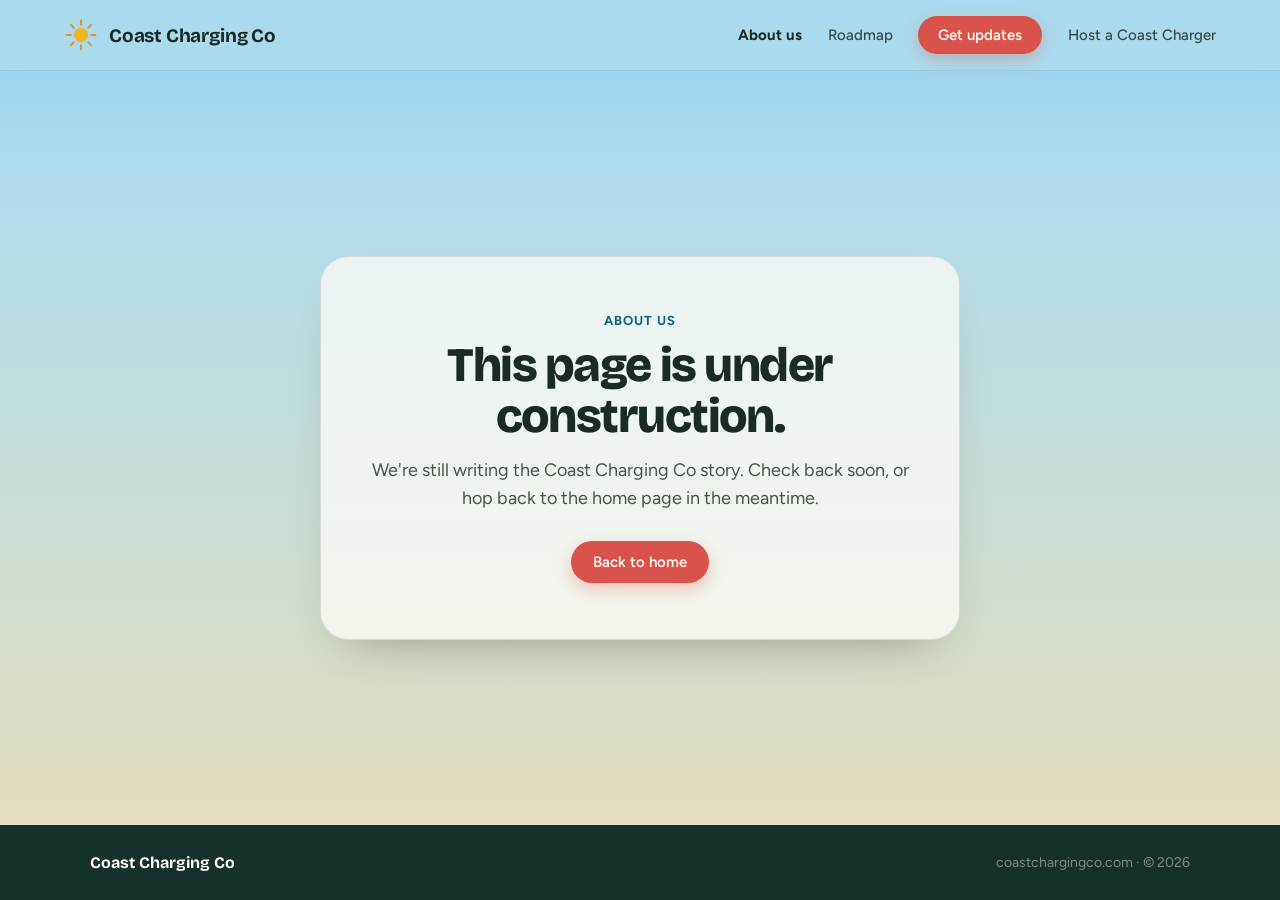
==== about.html @ 049158df "Update landing copy, reorder nav, and add About and Roadmap pages. Rewrite the hero and how-it-works" ====
<!DOCTYPE html>
<html lang="en">
<head>
  <title>About us · Coast Charging Co</title>
  <link rel="icon" type="image/png" href="/assets/red-umbrella.png">
  <meta charset="utf-8">
  <meta name="viewport" content="width=device-width, initial-scale=1">
  <link rel="preconnect" href="https://fonts.googleapis.com">
  <link rel="preconnect" href="https://fonts.gstatic.com" crossorigin>
  <link href="https://fonts.googleapis.com/css2?family=Bricolage+Grotesque:opsz,wght@12..96,400;12..96,700;12..96,800&family=Figtree:wght@400;500;600;700&display=swap" rel="stylesheet">
  <style>
    * { box-sizing: border-box; }
    html { scroll-behavior: smooth; }
    body { margin: 0; }
    ::selection { background: #F0B429; color: #1B2A22; }
    .site-nav { flex-wrap: wrap; }
    .site-nav-logo { min-width: 0; flex-shrink: 1; }
    .site-nav-logo-text { white-space: nowrap; }
    .site-nav-link.is-active { font-weight: 700 !important; color: #1B2A22 !important; }
    @media (max-width: 640px) {
      .site-nav {
        row-gap: 10px;
        padding-top: 12px !important;
        padding-bottom: 12px !important;
      }
      .site-nav-logo svg { width: 28px; height: 28px; }
      .site-nav-logo-text { font-size: 16px !important; }
      .site-nav-actions {
        flex: 1 1 100%;
        justify-content: flex-end;
        gap: 10px !important;
      }
      .site-nav-link,
      .site-nav-host { font-size: 13px !important; }
      .site-nav-cta {
        font-size: 13px !important;
        padding: 8px 14px !important;
        white-space: nowrap;
      }
    }
  </style>
</head>
<body>
  <div style="font-family: 'Figtree', system-ui, sans-serif; color: #1B2A22; min-height: 100vh; display: flex; flex-direction: column; background: linear-gradient(180deg, #8FCFE8 0%, #AEDDEE 18%, #EBDDBB 100%);">
    <nav class="site-nav" style="position: sticky; top: 0; z-index: 50; display: flex; align-items: center; justify-content: space-between; gap: 16px; padding: 16px clamp(20px, 5vw, 64px); background: rgba(174,221,238,0.82); backdrop-filter: blur(10px); border-bottom: 1px solid rgba(12,100,134,0.12);">
      <a class="site-nav-logo" href="/" style="display: flex; align-items: center; gap: 11px; text-decoration: none; color: #1B2A22;">
        <svg width="34" height="34" viewBox="0 0 40 40" fill="none" aria-hidden="true"><circle cx="20" cy="20" r="8.5" fill="#F0B429"></circle><g stroke="#E0913F" stroke-width="2.4" stroke-linecap="round"><line x1="20" y1="3" x2="20" y2="8"></line><line x1="20" y1="32" x2="20" y2="37"></line><line x1="3" y1="20" x2="8" y2="20"></line><line x1="32" y1="20" x2="37" y2="20"></line><line x1="8" y1="8" x2="11.5" y2="11.5"></line><line x1="28.5" y1="28.5" x2="32" y2="32"></line><line x1="8" y1="32" x2="11.5" y2="28.5"></line><line x1="28.5" y1="11.5" x2="32" y2="8"></line></g></svg>
        <span class="site-nav-logo-text" style="font-family: 'Bricolage Grotesque', sans-serif; font-weight: 700; font-size: 19px; letter-spacing: -0.01em;">Coast&nbsp;Charging&nbsp;Co</span>
      </a>
      <div class="site-nav-actions" style="display: flex; align-items: center; gap: clamp(14px, 2vw, 30px);">
        <a class="site-nav-link is-active" href="/about" style="text-decoration: none; color: #3A4740; font-weight: 500; font-size: 15px;">About us</a>
        <a class="site-nav-link" href="/roadmap" style="text-decoration: none; color: #3A4740; font-weight: 500; font-size: 15px;">Roadmap</a>
        <a class="site-nav-cta" href="/#signup" style="text-decoration: none; background: #D9534A; color: #FFF8EE; font-weight: 600; font-size: 15px; padding: 10px 20px; border-radius: 999px; box-shadow: 0 6px 16px rgba(217,83,74,0.3);">Get updates</a>
        <a class="site-nav-host" href="/#host" style="text-decoration: none; color: #3A4740; font-weight: 500; font-size: 15px;">Host a Coast Charger</a>
      </div>
    </nav>

    <main style="flex: 1; display: flex; align-items: center; justify-content: center; padding: clamp(48px, 8vw, 96px) clamp(20px, 5vw, 64px);">
      <div style="max-width: 640px; text-align: center; background: rgba(255,253,248,0.72); border: 1px solid rgba(27,42,34,0.12); border-radius: 28px; padding: clamp(36px, 5vw, 56px) clamp(24px, 4vw, 48px); box-shadow: 0 24px 48px -28px rgba(60,50,20,0.45);">
        <p style="margin: 0 0 12px; font-size: 13px; letter-spacing: 0.08em; text-transform: uppercase; color: #0C6486; font-weight: 700;">About us</p>
        <h1 style="font-family: 'Bricolage Grotesque', sans-serif; font-weight: 800; font-size: clamp(32px, 5vw, 48px); letter-spacing: -0.03em; line-height: 1.05; margin: 0 0 16px;">This page is under construction.</h1>
        <p style="margin: 0 0 28px; font-size: 18px; line-height: 1.55; color: #47554A;">We're still writing the Coast Charging Co story. Check back soon, or hop back to the home page in the meantime.</p>
        <a href="/" style="display: inline-block; text-decoration: none; background: #D9534A; color: #FFF8EE; font-weight: 600; font-size: 15px; padding: 12px 22px; border-radius: 999px; box-shadow: 0 6px 16px rgba(217,83,74,0.3);">Back to home</a>
      </div>
    </main>

    <footer style="background: #16302B; color: #CDD6CF; padding: 28px clamp(20px, 5vw, 64px);">
      <div style="max-width: 1100px; margin: 0 auto; display: flex; align-items: center; justify-content: space-between; flex-wrap: wrap; gap: 14px;">
        <span style="font-family: 'Bricolage Grotesque', sans-serif; font-weight: 700; color: #FFFDF8;">Coast Charging Co</span>
        <span style="color: #7E8B83; font-size: 14px;">coastchargingco.com · © 2026</span>
      </div>
    </footer>
  </div>
</body>
</html>
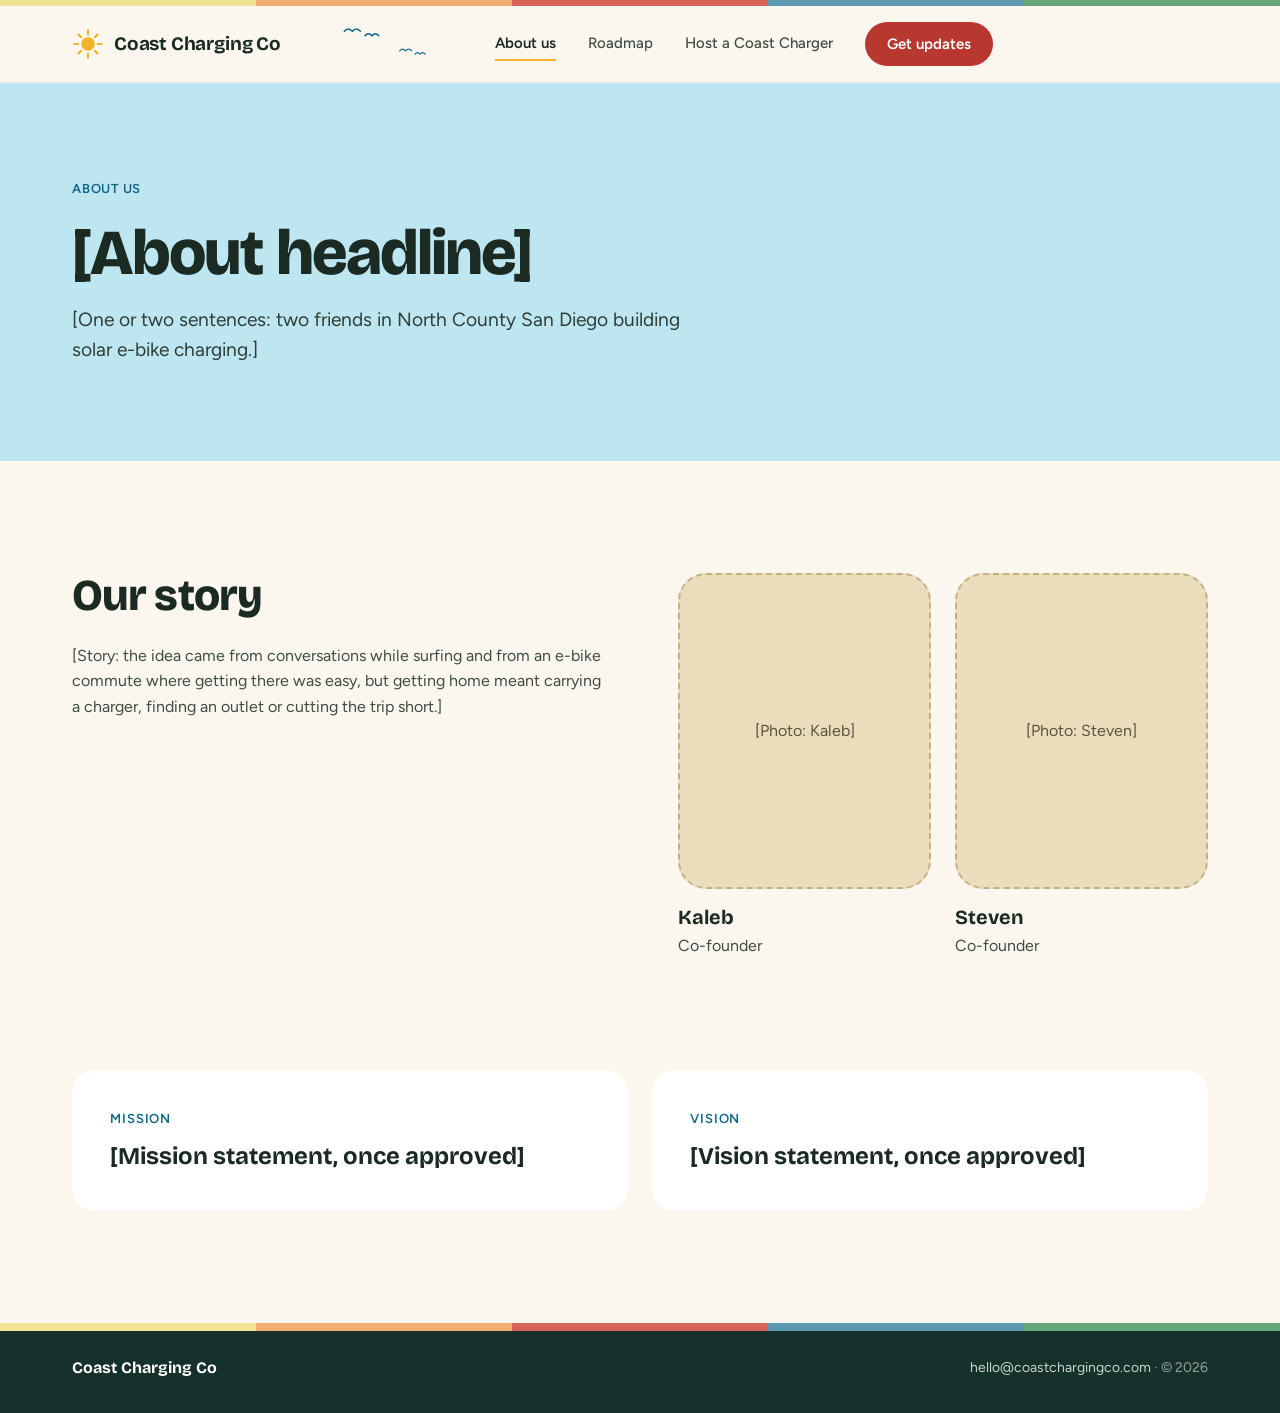
==== commit 40008e90: "Redesign home page as plain HTML/CSS with sunset accents - Replace the React runtime page with stati" ====
--- a/about.html
+++ b/about.html
@@ -1,75 +1,102 @@
 <!DOCTYPE html>
 <html lang="en">
 <head>
-  <title>About us · Coast Charging Co</title>
-  <link rel="icon" type="image/png" href="/assets/red-umbrella.png">
   <meta charset="utf-8">
   <meta name="viewport" content="width=device-width, initial-scale=1">
+  <title>About us · Coast Charging Co</title>
+  <meta name="description" content="About Coast Charging Co, two friends in North County San Diego building the Coast Charger.">
+  <link rel="canonical" href="https://coastchargingco.com/about">
+  <meta property="og:title" content="About us · Coast Charging Co">
+  <meta property="og:image" content="https://coastchargingco.com/assets/media/hero.jpg">
+  <meta name="theme-color" content="#BEE6F1">
+  <link rel="icon" type="image/png" href="/assets/red-umbrella.png">
   <link rel="preconnect" href="https://fonts.googleapis.com">
   <link rel="preconnect" href="https://fonts.gstatic.com" crossorigin>
-  <link href="https://fonts.googleapis.com/css2?family=Bricolage+Grotesque:opsz,wght@12..96,400;12..96,700;12..96,800&family=Figtree:wght@400;500;600;700&display=swap" rel="stylesheet">
-  <style>
-    * { box-sizing: border-box; }
-    html { scroll-behavior: smooth; }
-    body { margin: 0; }
-    ::selection { background: #F0B429; color: #1B2A22; }
-    .site-nav { flex-wrap: wrap; }
-    .site-nav-logo { min-width: 0; flex-shrink: 1; }
-    .site-nav-logo-text { white-space: nowrap; }
-    .site-nav-link.is-active { font-weight: 700 !important; color: #1B2A22 !important; }
-    @media (max-width: 640px) {
-      .site-nav {
-        row-gap: 10px;
-        padding-top: 12px !important;
-        padding-bottom: 12px !important;
-      }
-      .site-nav-logo svg { width: 28px; height: 28px; }
-      .site-nav-logo-text { font-size: 16px !important; }
-      .site-nav-actions {
-        flex: 1 1 100%;
-        justify-content: flex-end;
-        gap: 10px !important;
-      }
-      .site-nav-link,
-      .site-nav-host { font-size: 13px !important; }
-      .site-nav-cta {
-        font-size: 13px !important;
-        padding: 8px 14px !important;
-        white-space: nowrap;
-      }
-    }
-  </style>
+  <link href="https://fonts.googleapis.com/css2?family=Bricolage+Grotesque:opsz,wght@12..96,700;12..96,800&family=Figtree:wght@400;500;600&display=swap" rel="stylesheet">
+  <link rel="stylesheet" href="/assets/css/site.css">
+  <script>window.va = window.va || function () { (window.vaq = window.vaq || []).push(arguments); };</script>
+  <script defer src="/_vercel/insights/script.js"></script>
 </head>
 <body>
-  <div style="font-family: 'Figtree', system-ui, sans-serif; color: #1B2A22; min-height: 100vh; display: flex; flex-direction: column; background: linear-gradient(180deg, #8FCFE8 0%, #AEDDEE 18%, #EBDDBB 100%);">
-    <nav class="site-nav" style="position: sticky; top: 0; z-index: 50; display: flex; align-items: center; justify-content: space-between; gap: 16px; padding: 16px clamp(20px, 5vw, 64px); background: rgba(174,221,238,0.82); backdrop-filter: blur(10px); border-bottom: 1px solid rgba(12,100,134,0.12);">
-      <a class="site-nav-logo" href="/" style="display: flex; align-items: center; gap: 11px; text-decoration: none; color: #1B2A22;">
-        <svg width="34" height="34" viewBox="0 0 40 40" fill="none" aria-hidden="true"><circle cx="20" cy="20" r="8.5" fill="#F0B429"></circle><g stroke="#E0913F" stroke-width="2.4" stroke-linecap="round"><line x1="20" y1="3" x2="20" y2="8"></line><line x1="20" y1="32" x2="20" y2="37"></line><line x1="3" y1="20" x2="8" y2="20"></line><line x1="32" y1="20" x2="37" y2="20"></line><line x1="8" y1="8" x2="11.5" y2="11.5"></line><line x1="28.5" y1="28.5" x2="32" y2="32"></line><line x1="8" y1="32" x2="11.5" y2="28.5"></line><line x1="28.5" y1="11.5" x2="32" y2="8"></line></g></svg>
-        <span class="site-nav-logo-text" style="font-family: 'Bricolage Grotesque', sans-serif; font-weight: 700; font-size: 19px; letter-spacing: -0.01em;">Coast&nbsp;Charging&nbsp;Co</span>
-      </a>
-      <div class="site-nav-actions" style="display: flex; align-items: center; gap: clamp(14px, 2vw, 30px);">
-        <a class="site-nav-link is-active" href="/about" style="text-decoration: none; color: #3A4740; font-weight: 500; font-size: 15px;">About us</a>
-        <a class="site-nav-link" href="/roadmap" style="text-decoration: none; color: #3A4740; font-weight: 500; font-size: 15px;">Roadmap</a>
-        <a class="site-nav-cta" href="/#signup" style="text-decoration: none; background: #D9534A; color: #FFF8EE; font-weight: 600; font-size: 15px; padding: 10px 20px; border-radius: 999px; box-shadow: 0 6px 16px rgba(217,83,74,0.3);">Get updates</a>
-        <a class="site-nav-host" href="/#host" style="text-decoration: none; color: #3A4740; font-weight: 500; font-size: 15px;">Host a Coast Charger</a>
+<div class="sunset-stripe" aria-hidden="true"></div>
+
+<nav class="site-nav" aria-label="Main">
+  <div class="nav-birds" aria-hidden="true">
+    <svg class="nav-bird nav-bird--a" viewBox="0 0 80 34" fill="none" stroke="#0C6486" stroke-width="2.6" stroke-linecap="round"><path d="M4 16 Q11 8 18 16 Q25 8 32 16"/><path d="M40 24 Q46 17 52 24 Q58 17 64 24"/></svg>
+    <svg class="nav-bird nav-bird--b" viewBox="0 0 80 34" fill="none" stroke="#0C6486" stroke-width="2.8" stroke-linecap="round"><path d="M4 16 Q11 8 18 16 Q25 8 32 16"/><path d="M40 24 Q46 17 52 24 Q58 17 64 24"/></svg>
+  </div>
+  <div class="container site-nav__bar">
+    <a class="logo" href="/" aria-label="Coast Charging Co home">
+      <svg viewBox="0 0 40 40" fill="none" aria-hidden="true"><circle cx="20" cy="20" r="8.5" fill="#F0B429"/><g stroke="#F0B429" stroke-width="2.6" stroke-linecap="round"><path d="M20 3v5M20 32v5M3 20h5M32 20h5M8 8l3.5 3.5M28.5 28.5L32 32M8 32l3.5-3.5M28.5 11.5L32 8"/></g></svg>
+      <span class="logo__text">Coast Charging Co</span>
+    </a>
+    <div class="site-nav__links" id="site-menu">
+      <a class="site-nav__link" href="/about" aria-current="page">About us</a>
+      <a class="site-nav__link" href="/roadmap">Roadmap</a>
+      <a class="site-nav__link" href="/#host">Host a Coast Charger</a>
+      <a class="btn btn--primary" href="/#signup">Get updates</a>
+    </div>
+    <div class="site-nav__end">
+      <a class="btn btn--primary site-nav__cta--mobile" href="/#signup">Get updates</a>
+      <button class="site-nav__toggle" type="button" aria-expanded="false" aria-controls="site-menu" aria-label="Menu">
+        <svg class="icon-open" width="18" height="18" viewBox="0 0 18 18" fill="none" aria-hidden="true"><path d="M3 5h12M3 9h12M3 13h12" stroke="currentColor" stroke-width="1.8" stroke-linecap="round"/></svg>
+        <svg class="icon-close" width="18" height="18" viewBox="0 0 18 18" fill="none" aria-hidden="true"><path d="M4.5 4.5l9 9M13.5 4.5l-9 9" stroke="currentColor" stroke-width="1.8" stroke-linecap="round"/></svg>
+      </button>
+    </div>
+  </div>
+</nav>
+
+<main>
+  <!-- FOUNDER REVIEW: all text in [brackets] is placeholder. Replace before linking this page from the nav. -->
+  <header class="page-head">
+    <div class="container">
+      <p class="overline">About us</p>
+      <h1 class="display">[About headline]</h1>
+      <p class="lead">[One or two sentences: two friends in North County San Diego building solar e-bike charging.]</p>
+    </div>
+  </header>
+
+  <section class="section">
+    <div class="container split" style="align-items: start;">
+      <div class="stack">
+        <h2 class="h2">Our story</h2>
+        <p class="muted">[Story: the idea came from conversations while surfing and from an e-bike commute where getting there was easy, but getting home meant carrying a charger, finding an outlet or cutting the trip short.]</p>
       </div>
-    </nav>
+      <div class="grid-2">
+        <figure class="person">
+          <div class="placeholder">[Photo: Kaleb]</div>
+          <figcaption><strong>Kaleb</strong><span class="muted">Co-founder</span></figcaption>
+        </figure>
+        <figure class="person">
+          <div class="placeholder">[Photo: Steven]</div>
+          <figcaption><strong>Steven</strong><span class="muted">Co-founder</span></figcaption>
+        </figure>
+      </div>
+    </div>
+  </section>
 
-    <main style="flex: 1; display: flex; align-items: center; justify-content: center; padding: clamp(48px, 8vw, 96px) clamp(20px, 5vw, 64px);">
-      <div style="max-width: 640px; text-align: center; background: rgba(255,253,248,0.72); border: 1px solid rgba(27,42,34,0.12); border-radius: 28px; padding: clamp(36px, 5vw, 56px) clamp(24px, 4vw, 48px); box-shadow: 0 24px 48px -28px rgba(60,50,20,0.45);">
-        <p style="margin: 0 0 12px; font-size: 13px; letter-spacing: 0.08em; text-transform: uppercase; color: #0C6486; font-weight: 700;">About us</p>
-        <h1 style="font-family: 'Bricolage Grotesque', sans-serif; font-weight: 800; font-size: clamp(32px, 5vw, 48px); letter-spacing: -0.03em; line-height: 1.05; margin: 0 0 16px;">This page is under construction.</h1>
-        <p style="margin: 0 0 28px; font-size: 18px; line-height: 1.55; color: #47554A;">We're still writing the Coast Charging Co story. Check back soon, or hop back to the home page in the meantime.</p>
-        <a href="/" style="display: inline-block; text-decoration: none; background: #D9534A; color: #FFF8EE; font-weight: 600; font-size: 15px; padding: 12px 22px; border-radius: 999px; box-shadow: 0 6px 16px rgba(217,83,74,0.3);">Back to home</a>
+  <section class="section section--flush-top">
+    <div class="container grid-2">
+      <div class="card">
+        <p class="overline">Mission</p>
+        <p class="card__quote">[Mission statement, once approved]</p>
       </div>
-    </main>
+      <div class="card">
+        <p class="overline">Vision</p>
+        <p class="card__quote">[Vision statement, once approved]</p>
+      </div>
+    </div>
+  </section>
+</main>
 
-    <footer style="background: #16302B; color: #CDD6CF; padding: 28px clamp(20px, 5vw, 64px);">
-      <div style="max-width: 1100px; margin: 0 auto; display: flex; align-items: center; justify-content: space-between; flex-wrap: wrap; gap: 14px;">
-        <span style="font-family: 'Bricolage Grotesque', sans-serif; font-weight: 700; color: #FFFDF8;">Coast Charging Co</span>
-        <span style="color: #7E8B83; font-size: 14px;">coastchargingco.com · © 2026</span>
-      </div>
-    </footer>
+<footer class="site-footer site-footer--compact">
+  <div class="sunset-stripe sunset-stripe--footer" aria-hidden="true"></div>
+  <div class="container site-footer__bottom" style="padding-top: 0;">
+    <strong>Coast Charging Co</strong>
+    <span><a href="mailto:hello@coastchargingco.com">hello@coastchargingco.com</a> · © 2026</span>
   </div>
+</footer>
+
+<script src="/assets/js/site.js" defer></script>
 </body>
 </html>
--- a/assets/css/site.css
+++ b/assets/css/site.css
@@ -0,0 +1,373 @@
+/* Coast Charging Co · site styles
+   One stylesheet for every page. Change a token here and it changes everywhere. */
+
+:root {
+  /* Palette (8 core colors + 2 functional tints) */
+  --paper: #FBF7EE;        /* page background, a tint of Sand */
+  --sand: #EBDDBB;         /* host band, placeholders */
+  --sky: #BEE6F1;          /* hero band, icon tiles */
+  --teal: #0C6486;         /* links, icons, accents (6.6:1 on white) */
+  --kelp: #16302B;         /* footer, dark surfaces */
+  --ink: #1B2A22;          /* headings and body */
+  --ink-muted: #3E4C44;    /* secondary body text */
+  --coral: #D9534A;        /* illustration only (fails contrast as text/button) */
+  --coral-deep: #B8382F;   /* primary buttons (5.8:1 with white) */
+  --sun: #F0B429;          /* logo and hero sun only */
+  --line: rgba(27, 42, 34, 0.12);
+  --field-border: #CFC3A6;
+
+  /* Type */
+  --font-display: 'Bricolage Grotesque', system-ui, sans-serif;
+  --font-body: 'Figtree', system-ui, -apple-system, 'Segoe UI', sans-serif;
+  --fs-display: clamp(40px, 5.2vw, 64px);
+  --fs-h2: clamp(32px, 3.6vw, 44px);
+  --fs-h3: clamp(19px, 1.6vw, 22px);
+  --fs-lead: clamp(17px, 1.5vw, 20px);
+  --fs-body: clamp(16px, 1.2vw, 17px);
+  --fs-small: 15px;
+  --fs-overline: 13px;
+
+  /* Space (8 px base) */
+  --s-1: 8px;  --s-2: 16px; --s-3: 24px; --s-4: 32px;
+  --s-6: 48px; --s-10: 80px;
+  --section: clamp(72px, 9vw, 112px);
+  --gutter: clamp(16px, 3vw, 32px);
+  --max: 1200px;
+
+  /* Shape */
+  --r-pill: 999px;
+  --r-card: 24px;
+  --r-media: 28px;
+  --control-h: 52px;
+}
+
+*, *::before, *::after { box-sizing: border-box; }
+html { scroll-behavior: smooth; scroll-padding-top: 88px; -webkit-text-size-adjust: 100%; }
+body {
+  margin: 0;
+  background: var(--paper);
+  color: var(--ink);
+  font-family: var(--font-body);
+  font-size: var(--fs-body);
+  line-height: 1.6;
+  -webkit-font-smoothing: antialiased;
+}
+img, video, svg { display: block; max-width: 100%; }
+img { height: auto; }
+a { color: var(--teal); }
+a:hover { color: var(--kelp); }
+:focus-visible { outline: 3px solid var(--teal); outline-offset: 3px; border-radius: 6px; }
+::selection { background: var(--sun); color: var(--ink); }
+h1, h2, h3 { font-family: var(--font-display); margin: 0; text-wrap: balance; }
+p { margin: 0; }
+.nowrap { white-space: nowrap; }
+.sr-only {
+  position: absolute; width: 1px; height: 1px; padding: 0; margin: -1px;
+  overflow: hidden; clip: rect(0, 0, 0, 0); white-space: nowrap; border: 0;
+}
+@media (prefers-reduced-motion: reduce) { html { scroll-behavior: auto; } }
+
+/* ---------- Layout ---------- */
+.container { max-width: var(--max); margin: 0 auto; padding-inline: var(--gutter); }
+.section { padding-block: var(--section); }
+.section--flush-top { padding-top: 0; }
+.split {
+  display: grid;
+  grid-template-columns: repeat(2, minmax(0, 1fr));
+  gap: clamp(40px, 6vw, 80px);
+  align-items: center;
+}
+.stack { display: flex; flex-direction: column; gap: var(--s-3); }
+.stack--tight { gap: var(--s-2); }
+@media (max-width: 860px) {
+  .split { grid-template-columns: 1fr; }
+}
+
+/* ---------- Type ---------- */
+.display { font-weight: 800; font-size: var(--fs-display); line-height: 1.02; letter-spacing: -0.03em; }
+.h2 { font-weight: 800; font-size: var(--fs-h2); line-height: 1.05; letter-spacing: -0.02em; }
+.h3 { font-weight: 700; font-size: var(--fs-h3); line-height: 1.25; }
+.lead { font-size: var(--fs-lead); line-height: 1.55; color: #2E3D35; max-width: 32em; }
+.muted { color: var(--ink-muted); }
+.overline { font-size: var(--fs-overline); font-weight: 600; letter-spacing: 0.06em; text-transform: uppercase; color: var(--teal); }
+.tagline { font-family: var(--font-display); font-weight: 700; font-size: 18px; color: var(--teal); }
+.pullline { font-family: var(--font-display); font-weight: 700; font-size: clamp(20px, 2vw, 24px); line-height: 1.3; letter-spacing: -0.01em; color: var(--teal); text-align: center; }
+
+/* ---------- Buttons ---------- */
+.btn {
+  display: inline-flex; align-items: center; justify-content: center;
+  min-height: 44px; padding: 0 22px;
+  border-radius: var(--r-pill); border: 0;
+  font-family: var(--font-body); font-weight: 600; font-size: var(--fs-small);
+  text-decoration: none; cursor: pointer; white-space: nowrap;
+}
+.btn--primary { background: var(--coral-deep); color: #fff; }
+.btn--primary:hover { background: #9E2F27; color: #fff; }
+.btn--secondary { background: #fff; color: var(--teal); box-shadow: inset 0 0 0 1.5px var(--teal); }
+.btn--secondary:hover { background: var(--sky); color: var(--kelp); }
+
+/* ---------- Nav ---------- */
+.site-nav {
+  position: sticky; top: 0; z-index: 50;
+  background: rgba(251, 247, 238, 0.94);
+  -webkit-backdrop-filter: blur(10px); backdrop-filter: blur(10px);
+  border-bottom: 1px solid rgba(27, 42, 34, 0.08);
+}
+.site-nav__bar { display: flex; align-items: center; justify-content: space-between; gap: var(--s-3); min-height: 76px; }
+.logo { display: flex; align-items: center; gap: 10px; text-decoration: none; color: var(--ink); }
+.logo:hover { color: var(--ink); }
+.logo svg { width: 32px; height: 32px; flex: none; }
+.logo__text { font-family: var(--font-display); font-weight: 700; font-size: 19px; letter-spacing: -0.01em; white-space: nowrap; }
+.site-nav__links { display: flex; align-items: center; gap: var(--s-4); }
+.site-nav__link { color: var(--ink-muted); text-decoration: none; font-weight: 500; font-size: var(--fs-small); padding-block: 4px; border-bottom: 2px solid transparent; }
+.site-nav__link:hover { color: var(--ink); }
+.site-nav__link[aria-current="page"] { color: var(--ink); font-weight: 600; border-bottom-color: var(--sun); }
+.site-nav__end { display: flex; align-items: center; gap: var(--s-1); }
+.site-nav__cta--mobile, .site-nav__toggle { display: none; }
+.site-nav__toggle {
+  width: 44px; height: 44px; border-radius: 50%;
+  border: 1px solid rgba(27, 42, 34, 0.14); background: #fff; color: var(--ink);
+  align-items: center; justify-content: center; padding: 0; cursor: pointer;
+}
+.site-nav__toggle .icon-close { display: none; }
+.site-nav.is-open .site-nav__toggle .icon-open { display: none; }
+.site-nav.is-open .site-nav__toggle .icon-close { display: block; }
+
+@media (max-width: 900px) {
+  .site-nav__bar { min-height: 64px; }
+  .logo svg { width: 28px; height: 28px; }
+  .logo__text { font-size: 16px; }
+  .site-nav__cta--mobile, .site-nav__toggle { display: inline-flex; }
+  .site-nav__bar { gap: 8px; }
+  .logo { gap: 6px; min-width: 0; }
+  .site-nav__cta--mobile { padding: 0 14px; font-size: 14px; }
+  .site-nav__links {
+    display: none;
+    position: absolute; left: 0; right: 0; top: 100%;
+    flex-direction: column; align-items: stretch; gap: 0;
+    background: var(--paper); border-bottom: 1px solid var(--line);
+    padding: 4px var(--gutter) 16px;
+  }
+  .site-nav.is-open .site-nav__links { display: flex; }
+  .site-nav__link { padding: 14px 2px; font-size: 16px; border-bottom: 1px solid var(--line); }
+  .site-nav__link[aria-current="page"] { border-bottom-color: var(--line); color: var(--teal); }
+  .site-nav__links .btn--primary { display: none; }
+}
+
+@media (max-width: 400px) {
+  .logo svg { width: 24px; height: 24px; }
+  .logo__text { font-size: 15px; }
+  .site-nav__cta--mobile { padding: 0 12px; font-size: 13px; }
+}
+
+/* ---------- Nav birds (decorative, drift back and forth) ---------- */
+.nav-birds { position: absolute; pointer-events: none; z-index: 1; left: 50%; top: 0; width: 100px; height: 76px; margin-left: calc(-1 * min(600px, 50vw) + 302px); }
+.nav-bird { position: absolute; display: block; height: auto; }
+.nav-bird--a { width: 46px; left: 0; top: 16px; animation: nav-birds-a 7s ease-in-out infinite alternate; }
+.nav-bird--b { width: 34px; left: 56px; top: 38px; animation: nav-birds-b 9s ease-in-out infinite alternate; }
+@keyframes nav-birds-a { from { transform: translateX(-18px); } to { transform: translateX(18px); } }
+@keyframes nav-birds-b { from { transform: translate(16px, 2px); } to { transform: translate(-16px, -3px); } }
+@media (max-width: 1100px) and (min-width: 901px) { .nav-birds { display: none; } }
+/* Phone: birds sit on the header's bottom edge and spill over the page as it scrolls */
+@media (max-width: 900px) {
+  .nav-birds { left: auto; right: 24px; margin-left: 0; top: auto; bottom: -26px; width: 130px; height: 40px; }
+  .nav-bird--a { width: 46px; left: 0; top: 4px; }
+  .nav-bird--b { width: 34px; left: 70px; top: 18px; }
+}
+@media (prefers-reduced-motion: reduce) { .nav-bird { animation: none; } }
+
+/* ---------- Hero ---------- */
+.hero { background: var(--sky); overflow-x: clip; }
+.hero .split { padding-block: clamp(40px, 7vw, 96px) clamp(56px, 8vw, 112px); }
+.hero__media { position: relative; }
+.hero__media img {
+  position: relative; width: 100%; aspect-ratio: 4 / 3.4; object-fit: cover;
+  border-radius: var(--r-media);
+}
+.motif-sun {
+  position: absolute; top: clamp(-36px, -2.5vw, -22px); right: clamp(-36px, -2.5vw, -10px);
+  width: clamp(64px, 7vw, 104px); aspect-ratio: 1; border-radius: 50%; background: var(--sun);
+}
+.motif-birds { position: absolute; top: clamp(-56px, -4vw, -32px); left: 12px; width: clamp(56px, 5vw, 72px); height: auto; }
+
+/* ---------- Signup card + MailerLite embed ---------- */
+.signup {
+  background: #fff; border-radius: var(--r-card); padding: var(--s-3);
+  display: flex; flex-direction: column; gap: 14px; max-width: 520px;
+  box-shadow: 0 20px 40px -28px rgba(12, 100, 134, 0.45);
+}
+.signup__label { font-weight: 600; font-size: var(--fs-small); line-height: 1.4; }
+
+.ml-form-embedContainer, .ml-form-embedWrapper, .ml-form-align-center { width: 100%; margin: 0; }
+.ml-form-embedContent { display: none; }               /* MailerLite's default "Newsletter" heading */
+.ml-block-form { display: flex; flex-wrap: wrap; gap: 10px; margin: 0; }
+.ml-form-formContent { flex: 1 1 220px; min-width: 0; margin: 0; }
+.ml-form-fieldRow, .ml-field-group { margin: 0; }
+.ml-form-embedSubmit { flex: 0 0 auto; margin: 0; }
+.ml-block-form input[type="email"] {
+  width: 100%; height: var(--control-h); padding: 0 20px;
+  border-radius: var(--r-pill); border: 1.5px solid var(--field-border);
+  background: var(--paper); color: var(--ink);
+  font-family: var(--font-body); font-size: 16px;
+}
+.ml-block-form input[type="email"]::placeholder { color: #6B6A5C; }
+.ml-block-form input[type="email"]:focus { outline: none; border-color: var(--teal); box-shadow: 0 0 0 3px rgba(12, 100, 134, 0.25); }
+.ml-error input[type="email"] { border-color: var(--coral-deep); }
+.ml-form-embedSubmit button {
+  height: var(--control-h); padding: 0 26px;
+  border-radius: var(--r-pill); border: 0;
+  background: var(--coral-deep); color: #fff;
+  font-family: var(--font-body); font-weight: 600; font-size: 16px; cursor: pointer;
+}
+.ml-form-embedSubmit button.primary:hover { background: #9E2F27; }
+.ml-form-embedSubmit button.loading { opacity: 0.8; cursor: progress; min-width: 128px; }
+.ml-form-embedSubmitLoad {
+  width: 20px; height: 20px; margin: 0 auto; border-radius: 50%;
+  border: 2.5px solid rgba(255, 255, 255, 0.4); border-top-color: #fff;
+  animation: coast-spin 0.8s linear infinite;
+}
+@keyframes coast-spin { to { transform: rotate(360deg); } }
+.ml-form-successContent {
+  display: flex; flex-wrap: wrap; align-items: baseline; gap: 6px;
+  background: var(--paper); border-radius: 16px; padding: 16px 18px;
+}
+.ml-form-successContent h4 { margin: 0; font-family: var(--font-display); font-size: 18px; color: var(--teal); }
+.ml-form-successContent p { margin: 0; font-size: var(--fs-small); }
+@media (max-width: 520px) {
+  .signup { padding: 20px; border-radius: 20px; }
+  .ml-form-embedSubmit { flex: 1 1 100%; }
+  .ml-form-embedSubmit button { width: 100%; }
+}
+
+/* ---------- Product (proposed) ---------- */
+.placeholder {
+  position: relative; aspect-ratio: 5 / 4; border-radius: var(--r-media);
+  background: var(--sand); border: 2px dashed #C2B08A;
+  display: flex; align-items: center; justify-content: center; padding: var(--s-4);
+  color: #5A5440; text-align: center;
+}
+.media-frame { position: relative; }
+.media-frame img { width: 100%; aspect-ratio: 5 / 4; object-fit: cover; border-radius: var(--r-media); }
+.chip {
+  position: absolute; top: 20px; left: 20px;
+  background: var(--kelp); color: #fff; font-weight: 600; font-size: 13px;
+  padding: 6px 12px; border-radius: var(--r-pill);
+}
+.timeline { list-style: none; margin: 8px 0 0; padding: 0; border-top: 1px solid var(--line); }
+.timeline li { display: grid; grid-template-columns: 120px 1fr; gap: var(--s-2); padding: 16px 0; border-bottom: 1px solid var(--line); font-size: 16px; }
+.timeline__when { font-weight: 600; color: var(--teal); }
+.timeline__when--next { color: var(--coral-deep); }
+@media (max-width: 520px) { .timeline li { grid-template-columns: 1fr; gap: 2px; } .timeline__when { font-size: 14px; } }
+
+/* ---------- How it works ---------- */
+.section-head { display: flex; flex-direction: column; align-items: center; gap: var(--s-2); text-align: center; margin-bottom: clamp(32px, 5vw, 56px); }
+.section-head p { max-width: 34em; }
+.steps { list-style: none; margin: 0 0 clamp(32px, 5vw, 56px); padding: 0; display: grid; grid-template-columns: repeat(3, minmax(0, 1fr)); gap: var(--s-3); }
+.step { background: #fff; border-radius: var(--r-card); padding: var(--s-4); display: flex; flex-direction: column; gap: 20px; min-height: 220px; }
+.step__top { display: flex; align-items: center; justify-content: space-between; }
+.icon-tile { width: 56px; height: 56px; border-radius: 50%; background: var(--sky); display: flex; align-items: center; justify-content: center; flex: none; }
+.step__num { font-family: var(--font-display); font-weight: 800; font-size: 40px; line-height: 1; color: var(--sand); }
+@media (max-width: 860px) {
+  .section-head { align-items: flex-start; text-align: left; }
+  .steps { grid-template-columns: 1fr; gap: 12px; }
+  .step { min-height: 0; flex-direction: row; align-items: center; padding: 20px; gap: 16px; border-radius: 20px; }
+  .step__top { gap: 16px; }
+  .step__top { flex-direction: row-reverse; }
+  .step__num { font-size: 28px; }
+}
+
+/* ---------- Community ---------- */
+.community {
+  position: relative; overflow: hidden; border-radius: var(--r-media);
+  min-height: clamp(460px, 42vw, 540px); display: flex; align-items: flex-end; background: var(--kelp);
+}
+.community video, .community > img { position: absolute; inset: 0; width: 100%; height: 100%; object-fit: cover; }
+.community::after {
+  content: ""; position: absolute; inset: 0;
+  background: linear-gradient(180deg, rgba(22, 48, 43, 0) 30%, rgba(22, 48, 43, 0.82) 100%);
+}
+.community__copy { position: relative; z-index: 1; padding: clamp(24px, 4vw, 48px); max-width: 640px; display: flex; flex-direction: column; gap: 14px; }
+.community__copy h2 { color: #fff; }
+.community__copy p { color: #F3EEE2; }
+@media (max-width: 640px) {
+  .community::after { background: linear-gradient(180deg, rgba(22, 48, 43, 0) 5%, rgba(22, 48, 43, 0.9) 70%); }
+}
+
+/* ---------- Host ---------- */
+.host { background: var(--sand); }
+.host .lead { color: #3B3A2C; }
+.host .signup { max-width: none; box-shadow: none; }
+
+/* ---------- Page header (About, Roadmap) ---------- */
+.page-head { background: var(--sky); }
+.page-head .container { padding-block: clamp(56px, 8vw, 96px); display: flex; flex-direction: column; gap: 20px; }
+
+.card { background: #fff; border-radius: var(--r-card); padding: clamp(24px, 3vw, 40px); display: flex; flex-direction: column; gap: 12px; }
+.card__quote { font-family: var(--font-display); font-weight: 700; font-size: clamp(20px, 2vw, 24px); line-height: 1.3; }
+.grid-2 { display: grid; grid-template-columns: repeat(2, minmax(0, 1fr)); gap: var(--s-3); }
+@media (max-width: 640px) { .grid-2 { grid-template-columns: 1fr; } }
+.person { margin: 0; display: flex; flex-direction: column; gap: 12px; }
+.person .placeholder { aspect-ratio: 4 / 5; padding: var(--s-2); }
+.person figcaption strong { display: block; font-family: var(--font-display); font-size: 20px; }
+
+/* Roadmap timeline */
+.roadmap { list-style: none; margin: 0 auto; padding: 0; max-width: 820px; }
+.roadmap li { display: grid; grid-template-columns: 140px 24px 1fr; gap: var(--s-3); padding-bottom: var(--s-6); }
+.roadmap li:last-child { padding-bottom: 0; }
+.roadmap__when { font-weight: 600; color: var(--teal); padding-top: 3px; }
+.roadmap__rail { display: flex; flex-direction: column; align-items: center; }
+.roadmap__dot { width: 16px; height: 16px; border-radius: 50%; background: var(--teal); margin-top: 7px; flex: none; }
+.roadmap__dot--next { background: var(--paper); border: 3px solid var(--coral-deep); }
+.roadmap__dot--goal { background: transparent; border: 2px dashed var(--ink-muted); }
+.roadmap__line { flex: 1; width: 2px; background: rgba(12, 100, 134, 0.25); margin-top: 8px; }
+.roadmap__body { display: flex; flex-direction: column; gap: 10px; }
+.roadmap__body .placeholder { aspect-ratio: 16 / 9; }
+.tag { align-self: flex-start; background: #fff; border: 1px solid rgba(27, 42, 34, 0.18); font-weight: 600; font-size: 13px; padding: 6px 12px; border-radius: var(--r-pill); }
+@media (max-width: 640px) {
+  .roadmap li { grid-template-columns: 24px 1fr; gap: var(--s-2); }
+  .roadmap__when { grid-column: 2; grid-row: 1; padding-top: 0; font-size: 14px; }
+  .roadmap__rail { grid-column: 1; grid-row: 1 / span 2; }
+  .roadmap__body { grid-column: 2; }
+}
+
+/* ---------- Footer ---------- */
+.site-footer { position: relative; overflow: hidden; background: var(--kelp); color: #C9D3CC; padding: clamp(56px, 7vw, 80px) 0 40px; }
+.site-footer a { color: #C9D3CC; text-decoration: none; }
+.site-footer a:hover { color: #fff; text-decoration: underline; }
+.motif-palm { position: absolute; right: clamp(16px, 5vw, 72px); bottom: 0; height: clamp(200px, 24vw, 340px); width: auto; opacity: 0.08; pointer-events: none; }
+.site-footer__top { position: relative; display: grid; grid-template-columns: 2fr 1fr 1fr; gap: var(--s-6); padding-bottom: var(--s-6); border-bottom: 1px solid rgba(255, 255, 255, 0.12); }
+.site-footer__top h2 { color: #fff; font-weight: 800; font-size: clamp(28px, 3vw, 34px); letter-spacing: -0.02em; margin-bottom: 8px; }
+.site-footer__col { display: flex; flex-direction: column; gap: 4px; }
+.site-footer__col span { font-weight: 600; color: #fff; font-size: 13px; letter-spacing: 0.06em; text-transform: uppercase; margin-bottom: 6px; }
+.site-footer__col a { font-size: var(--fs-small); padding-block: 6px; }
+.site-footer__bottom { position: relative; display: flex; align-items: center; justify-content: space-between; flex-wrap: wrap; gap: var(--s-2); padding-top: var(--s-3); font-size: 14px; color: #93A199; }
+.site-footer__bottom strong { font-family: var(--font-display); color: #fff; font-size: 16px; }
+.site-footer--compact { padding: 32px 0; }
+@media (max-width: 760px) {
+  .site-footer__top { grid-template-columns: 1fr 1fr; }
+  .site-footer__top > :first-child { grid-column: 1 / -1; }
+  .site-footer__col a { padding-block: 10px; }
+}
+@media (max-width: 480px) {
+  .site-footer__top { grid-template-columns: 1fr; gap: var(--s-4); }
+}
+
+/* ---------- Sunset accents (Retro Sunset colors; decoration only, never text) ---------- */
+:root { --sun-yellow: #F2E394; --peach: #F2AE72; --sunset-coral: #D96459; --pier-blue: #5B98B2; --coastal-green: #65A67B; }
+.sunset-stripe { height: 6px; background: linear-gradient(90deg, var(--sun-yellow) 0 20%, var(--peach) 20% 40%, var(--sunset-coral) 40% 60%, var(--pier-blue) 60% 80%, var(--coastal-green) 80% 100%); }
+.sunset-stripe--footer { position: absolute; top: 0; left: 0; right: 0; height: 8px; }
+.sunset-bar { width: 160px; height: 8px; border-radius: 999px; background: linear-gradient(90deg, var(--sun-yellow) 0 20%, var(--peach) 20% 40%, var(--sunset-coral) 40% 60%, var(--pier-blue) 60% 80%, var(--coastal-green) 80% 100%); }
+.sunset-bands { position: absolute; top: clamp(-44px, -3vw, -28px); right: clamp(-56px, -3.5vw, -12px); width: clamp(170px, 21vw, 300px); display: flex; flex-direction: column; gap: clamp(4px, 0.4vw, 6px); }
+.sunset-bands span { display: block; height: clamp(10px, 1.1vw, 16px); border-radius: 999px; }
+.sunset-bands span:nth-child(1) { background: var(--sun-yellow); }
+.sunset-bands span:nth-child(2) { background: var(--peach); margin-left: 8%; }
+.sunset-bands span:nth-child(3) { background: var(--sunset-coral); margin-left: 16%; }
+.sunset-bands span:nth-child(4) { background: var(--pier-blue); margin-left: 24%; }
+.sunset-bands span:nth-child(5) { background: var(--coastal-green); margin-left: 32%; }
+.icon-tile--peach { background: var(--peach); }
+.icon-tile--yellow { background: var(--sun-yellow); }
+.icon-tile--green { background: var(--coastal-green); }
+.step__num--peach { color: var(--peach); }
+.step__num--yellow { color: var(--sun-yellow); }
+.step__num--green { color: var(--coastal-green); }
+@media (max-width: 520px) { .sunset-bar { width: 120px; height: 6px; } }
